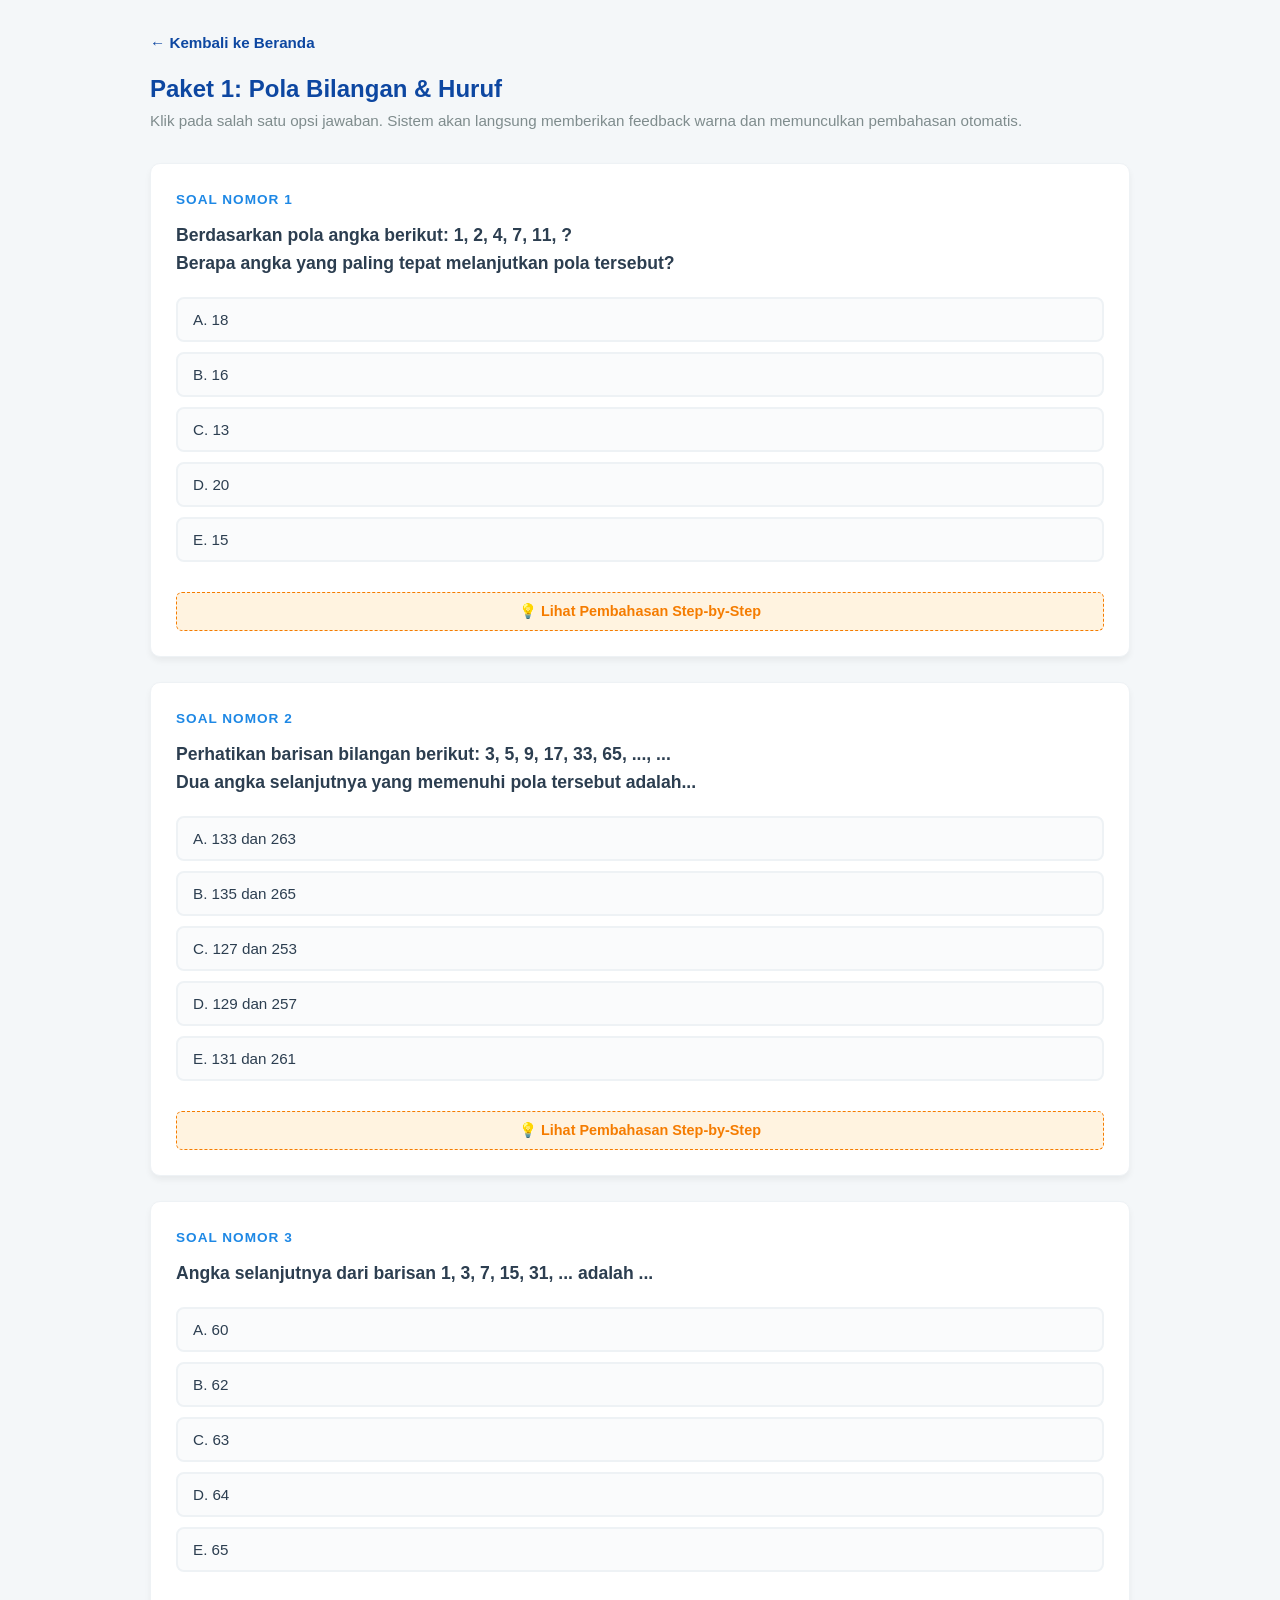
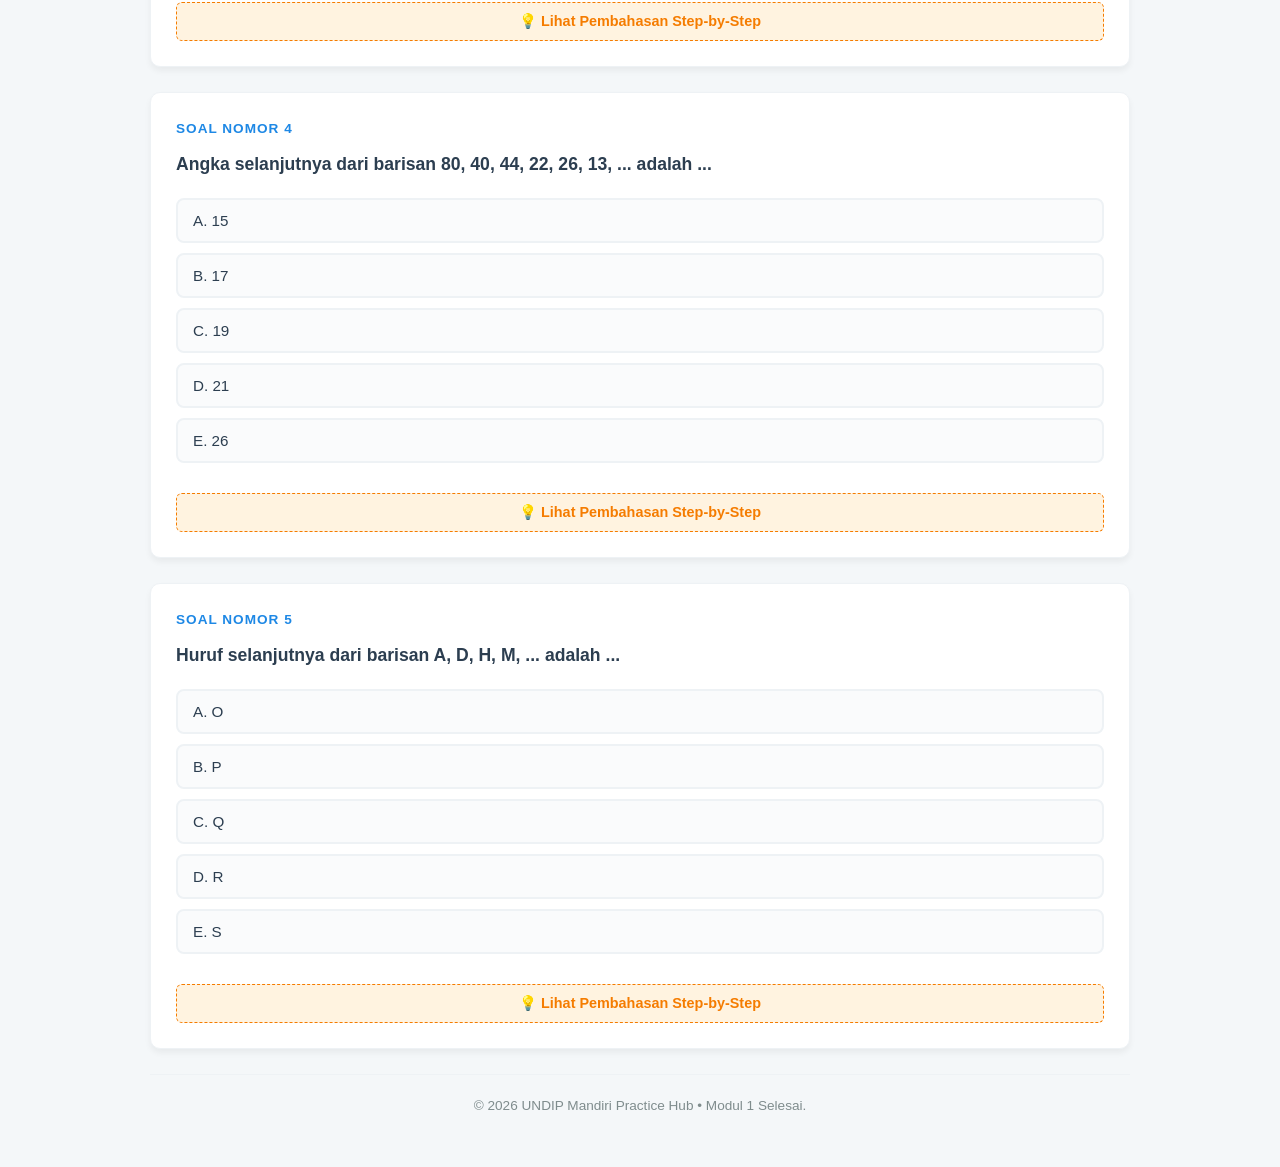
==== paket/paket-1-tpa.html @ e12abd29 "Create paket-1-tpa.html" ====
<!DOCTYPE html>
<html lang="id">
<head>
    <meta charset="UTF-8">
    <meta name="viewport" content="width=device-width, initial-scale=1.0">
    <title>Paket 1: Pola Bilangan & Huruf</title>
    <link rel="stylesheet" href="../css/style.css">
</head>
<body>

    <div class="container-soal">
        <a href="../index.html" class="btn-back">← Kembali ke Beranda</a>
        
        <header style="margin-bottom: 30px;">
            <h2 style="color: var(--primary-color);">Paket 1: Pola Bilangan & Huruf</h2>
            <p style="color: var(--text-muted); font-size: 0.95rem;">Klik pada salah satu opsi jawaban. Sistem akan langsung memberikan feedback warna dan memunculkan pembahasan otomatis.</p>
        </header>

        <div class="soal-box" id="s1">
            <div class="nomer-soal">Soal Nomor 1</div>
            <p class="teks-soal">Berdasarkan pola angka berikut: 1, 2, 4, 7, 11, ? <br>Berapa angka yang paling tepat melanjutkan pola tersebut?</p>
            
            <div class="pilihan-jawaban">
                <button class="opsi" onclick="cekJawaban(this, false, 's1')">A. 18</button>
                <button class="opsi" onclick="cekJawaban(this, true, 's1')">B. 16</button>
                <button class="opsi" onclick="cekJawaban(this, false, 's1')">C. 13</button>
                <button class="opsi" onclick="cekJawaban(this, false, 's1')">D. 20</button>
                <button class="opsi" onclick="cekJawaban(this, false, 's1')">E. 15</button>
            </div>

            <button class="btn-pembahasan" onclick="togglePembahasan('p1')">💡 Lihat Pembahasan Step-by-Step</button>
            
            <div class="pembahasan-panel" id="p1" style="display:none;">
                <h4>🔍 Analisis Langkah Demi Langkah:</h4>
                <div class="step"><span class="step-badge">Step 1</span> Perhatikan selisih antar suku yang berurutan: dari 1 ke 2 (+1), dari 2 ke 4 (+2), dari 4 ke 7 (+3), dan dari 7 ke 11 (+4).</div>
                <div class="step"><span class="step-badge">Step 2</span> Terlihat bahwa pola penambahannya selalu meningkat secara konstan (+1, +2, +3, +4, ...).</div>
                <div class="step"><span class="step-badge">Step 3</span> Dengan demikian, penambahan untuk suku berikutnya adalah +5. Jadi, hitungannya menjadi: 11 + 5 = <strong>16</strong>.</div>
            </div>
        </div>

        <div class="soal-box" id="s2">
            <div class="nomer-soal">Soal Nomor 2</div>
            <p class="teks-soal">Perhatikan barisan bilangan berikut: 3, 5, 9, 17, 33, 65, ..., ... <br>Dua angka selanjutnya yang memenuhi pola tersebut adalah...</p>
            
            <div class="pilihan-jawaban">
                <button class="opsi" onclick="cekJawaban(this, false, 's2')">A. 133 dan 263</button>
                <button class="opsi" onclick="cekJawaban(this, false, 's2')">B. 135 dan 265</button>
                <button class="opsi" onclick="cekJawaban(this, false, 's2')">C. 127 dan 253</button>
                <button class="opsi" onclick="cekJawaban(this, true, 's2')">D. 129 dan 257</button>
                <button class="opsi" onclick="cekJawaban(this, false, 's2')">E. 131 dan 261</button>
            </div>

            <button class="btn-pembahasan" onclick="togglePembahasan('p2')">💡 Lihat Pembahasan Step-by-Step</button>
            
            <div class="pembahasan-panel" id="p2" style="display:none;">
                <h4>🔍 Analisis Langkah Demi Langkah:</h4>
                <div class="step"><span class="step-badge">Step 1</span> Cek selisih antar angka berdekatan: 3 ke 5 (+2), 5 ke 9 (+4), 9 ke 17 (+8), 17 ke 33 (+16), 33 ke 65 (+32).</div>
                <div class="step"><span class="step-badge">Step 2</span> Pola penambahannya membentuk barisan geometri kelipatan 2 (2, 4, 8, 16, 32, ...). Maka dua penambah berikutnya adalah 32 × 2 = +64 dan 64 × 2 = +128.</div>
                <div class="step"><span class="step-badge">Step 3</span> Cari angka pertamanya: 65 + 64 = <strong>129</strong>. Cari angka keduanya: 129 + 128 = <strong>257</strong>.</div>
            </div>
        </div>

        <div class="soal-box" id="s3">
            <div class="nomer-soal">Soal Nomor 3</div>
            <p class="teks-soal">Angka selanjutnya dari barisan 1, 3, 7, 15, 31, ... adalah ...</p>
            
            <div class="pilihan-jawaban">
                <button class="opsi" onclick="cekJawaban(this, false, 's3')">A. 60</button>
                <button class="opsi" onclick="cekJawaban(this, false, 's3')">B. 62</button>
                <button class="opsi" onclick="cekJawaban(this, true, 's3')">C. 63</button>
                <button class="opsi" onclick="cekJawaban(this, false, 's3')">D. 64</button>
                <button class="opsi" onclick="cekJawaban(this, false, 's3')">E. 65</button>
            </div>

            <button class="btn-pembahasan" onclick="togglePembahasan('p3')">💡 Lihat Pembahasan Step-by-Step</button>
            
            <div class="pembahasan-panel" id="p3" style="display:none;">
                <h4>🔍 Analisis Langkah Demi Langkah:</h4>
                <div class="step"><span class="step-badge">Step 1</span> Amati perubahan dari barisan angka: 1 ke 3 (+2), 3 ke 7 (+4), 7 ke 15 (+8), 15 ke 31 (+16).</div>
                <div class="step"><span class="step-badge">Step 2</span> Selisihnya selalu dikali dua dari bilangan sebelumnya. Jadi, pola berikutnya setelah +16 adalah +32.</div>
                <div class="step"><span class="step-badge">Step 3</span> Hitung nilai akhir suku tersebut: 31 + 32 = <strong>63</strong>.</div>
            </div>
        </div>

        <div class="soal-box" id="s4">
            <div class="nomer-soal">Soal Nomor 4</div>
            <p class="teks-soal">Angka selanjutnya dari barisan 80, 40, 44, 22, 26, 13, ... adalah ...</p>
            
            <div class="pilihan-jawaban">
                <button class="opsi" onclick="cekJawaban(this, false, 's4')">A. 15</button>
                <button class="opsi" onclick="cekJawaban(this, true, 's4')">B. 17</button>
                <button class="opsi" onclick="cekJawaban(this, false, 's4')">C. 19</button>
                <button class="opsi" onclick="cekJawaban(this, false, 's4')">D. 21</button>
                <button class="opsi" onclick="cekJawaban(this, false, 's4')">E. 26</button>
            </div>

            <button class="btn-pembahasan" onclick="togglePembahasan('p4')">💡 Lihat Pembahasan Step-by-Step</button>
            
            <div class="pembahasan-panel" id="p4" style="display:none;">
                <h4>🔍 Analisis Langkah Demi Langkah:</h4>
                <div class="step"><span class="step-badge">Step 1</span> Analisis operasi matematika yang berjalan selang-seling: 80 ke 40 (<strong>dibagi 2</strong>), lalu 40 ke 44 (<strong>ditambah 4</strong>).</div>
                <div class="step"><span class="step-badge">Step 2</span> Pola berulang kembali: 44 ke 22 (<strong>:2</strong>), kemudian 22 ke 26 (<strong>+4</strong>), dan 26 ke 13 (<strong>:2</strong>).</div>
                <div class="step"><span class="step-badge">Step 3</span> Karena operasi terakhir adalah pembagian (:2), maka giliran selanjutnya adalah penambahan (+4). Jadi, 13 + 4 = <strong>17</strong>.</div>
            </div>
        </div>

        <div class="soal-box" id="s5">
            <div class="nomer-soal">Soal Nomor 5</div>
            <p class="teks-soal">Huruf selanjutnya dari barisan A, D, H, M, ... adalah ...</p>
            
            <div class="pilihan-jawaban">
                <button class="opsi" onclick="cekJawaban(this, false, 's5')">A. O</button>
                <button class="opsi" onclick="cekJawaban(this, false, 's5')">B. P</button>
                <button class="opsi" onclick="cekJawaban(this, false, 's5')">C. Q</button>
                <button class="opsi" onclick="cekJawaban(this, false, 's5')">D. R</button>
                <button class="opsi" onclick="cekJawaban(this, true, 's5')">E. S</button>
            </div>

            <button class="btn-pembahasan" onclick="togglePembahasan('p5')">💡 Lihat Pembahasan Step-by-Step</button>
            
            <div class="pembahasan-panel" id="p5" style="display:none;">
                <h4>🔍 Analisis Langkah Demi Langkah:</h4>
                <div class="step"><span class="step-badge">Step 1</span> Ubah setiap huruf menjadi urutan angka alfabetnya: A = 1, D = 4, H = 8, M = 13.</div>
                <div class="step"><span class="step-badge">Step 2</span> Cari selisih antar angka posisi tersebut: 1 ke 4 (+3), 4 ke 8 (+4), 8 ke 13 (+5). Polanya naik berurutan (+3, +4, +5).</div>
                <div class="step"><span class="step-badge">Step 3</span> Angka posisi berikutnya mesti ditambah 6: 13 + 6 = 19. Huruf pada urutan ke-19 di urutan alfabet adalah huruf <strong>S</strong>.</div>
            </div>
        </div>

        <footer class="main-footer">
            <p>© 2026 UNDIP Mandiri Practice Hub • Modul 1 Selesai.</p>
        </footer>
    </div>

    <script>
        function cekJawaban(tombolDiklik, statusBenar, idBoxSoal) {
            let parentBox = document.getElementById(idBoxSoal);
            let semuaOpsi = parentBox.getElementsByClassName('opsi');
            
            // Kunci semua tombol opsi agar pengguna tidak bisa klik berkali-kali setelah menjawab
            for (let btn of semuaOpsi) {
                btn.disabled = true;
                // Memberikan style pudar untuk pilihan yang tidak diklik pengguna
                if (btn !== tombolDiklik) {
                    btn.style.opacity = "0.5";
                }
            }
            
            // Memberikan feedback warna pada tombol yang dipilih
            if (statusBenar) {
                tombolDiklik.style.backgroundColor = "var(--success-color)";
                tombolDiklik.style.borderColor = "var(--success-color)";
                tombolDiklik.style.color = "white";
            } else {
                tombolDiklik.style.backgroundColor = "var(--error-color)";
                tombolDiklik.style.borderColor = "var(--error-color)";
                tombolDiklik.style.color = "white";
            }
            
            // Otomatis memunculkan kotak pembahasan panel setelah menjawab
            let panelPembahasan = parentBox.querySelector('.pembahasan-panel');
            panelPembahasan.style.display = "block";
        }

        function togglePembahasan(idPanel) {
            let panel = document.getElementById(idPanel);
            if (panel.style.display === "none") {
                panel.style.display = "block";
            } else {
                panel.style.display = "none";
            }
        }
    </script>
</body>
</html>
---- css/style.css ----
/* ==========================================================================
   1. GLOBAL STYLES & VARIABLES
   ========================================================================== */
:root {
    --primary-color: #0d47a1;
    --primary-light: #1e88e5;
    --background-color: #f4f7f9;
    --card-background: #ffffff;
    --text-main: #2c3e50;
    --text-muted: #7f8c8d;
    --success-color: #2e7d32;
    --error-color: #c62828;
    --warning-color: #f57c00;
    --shadow: 0 4px 6px rgba(0, 0, 0, 0.05);
    --border-radius: 10px;
}

* {
    box-sizing: border-box;
    margin: 0;
    padding: 0;
    font-family: 'Segoe UI', -apple-system, BlinkMacSystemFont, Roboto, sans-serif;
}

body {
    background-color: var(--background-color);
    color: var(--text-main);
    line-height: 1.6;
    padding: 20px;
}

/* Container utama dashboard & halaman soal */
.dashboard, .container-soal {
    max-width: 1000px;
    margin: 0 auto;
    padding: 10px;
}

/* ==========================================================================
   2. DASHBOARD / INDEX HEADER & WELCOME BOX
   ========================================================================== */
.main-header {
    display: flex;
    justify-content: space-between;
    align-items: center;
    background: linear-gradient(135deg, var(--primary-color), var(--primary-light));
    color: white;
    padding: 25px;
    border-radius: var(--border-radius);
    box-shadow: var(--shadow);
    margin-bottom: 25px;
}

.logo-area {
    display: flex;
    align-items: center;
    gap: 15px;
}

.icon-app {
    font-size: 2.5rem;
}

.main-header h1 {
    font-size: 1.8rem;
    font-weight: 700;
}

.main-header p {
    font-size: 0.95rem;
    opacity: 0.9;
}

.status-badge {
    background: rgba(255, 255, 255, 0.2);
    padding: 6px 15px;
    border-radius: 50px;
    font-size: 0.85rem;
    font-weight: 600;
    border: 1px solid rgba(255, 255, 255, 0.4);
}

.welcome-box {
    background-color: var(--card-background);
    padding: 20px;
    border-radius: var(--border-radius);
    box-shadow: var(--shadow);
    border-left: 5px solid var(--primary-light);
    margin-bottom: 25px;
}

.welcome-box h2 {
    margin-bottom: 5px;
    font-size: 1.4rem;
}

/* ==========================================================================
   3. GRID LAYOUT & CARD PAKET (MENU UTAMA)
   ========================================================================== */
.grid-paket {
    display: grid;
    grid-template-columns: repeat(auto-fit, minmax(300px, 1fr));
    gap: 20px;
    margin-bottom: 30px;
}

.card-paket {
    background-color: var(--card-background);
    padding: 25px;
    border-radius: var(--border-radius);
    box-shadow: var(--shadow);
    display: flex;
    flex-direction: column;
    justify-content: space-between;
    transition: transform 0.2s ease, box-shadow 0.2s ease;
    border: 1px solid #eef2f5;
}

.card-paket:hover {
    transform: translateY(-5px);
    box-shadow: 0 8px 15px rgba(0,0,0,0.1);
}

.card-header {
    display: flex;
    gap: 10px;
    margin-bottom: 15px;
}

.badge {
    font-size: 0.75rem;
    padding: 4px 10px;
    border-radius: 4px;
    font-weight: 600;
}

.info-badge {
    background-color: #e3f2fd;
    color: var(--primary-color);
}

.time-badge {
    background-color: #fff3e0;
    color: var(--warning-color);
}

.card-paket h3 {
    font-size: 1.2rem;
    margin-bottom: 10px;
    color: var(--primary-color);
}

.card-paket p {
    font-size: 0.9rem;
    color: var(--text-muted);
    margin-bottom: 20px;
    flex-grow: 1;
}

.btn-mulai {
    display: inline-block;
    text-align: center;
    width: 100%;
    background-color: var(--primary-color);
    color: white;
    padding: 10px 0;
    text-decoration: none;
    border-radius: 6px;
    font-weight: 600;
    font-size: 0.95rem;
    transition: background-color 0.2s;
}

.btn-mulai:hover {
    background-color: var(--primary-light);
}

/* ==========================================================================
   4. HALAMAN HALAMAN SOAL & ELEMEN INTERAKTIF
   ========================================================================== */
.btn-back {
    display: inline-block;
    text-decoration: none;
    color: var(--primary-color);
    font-weight: 600;
    margin-bottom: 15px;
    font-size: 0.95rem;
}

.soal-box {
    background-color: var(--card-background);
    padding: 25px;
    border-radius: var(--border-radius);
    box-shadow: var(--shadow);
    margin-bottom: 25px;
    border: 1px solid #eef2f5;
}

.nomer-soal {
    font-size: 0.85rem;
    font-weight: 700;
    text-transform: uppercase;
    letter-spacing: 1px;
    color: var(--primary-light);
    margin-bottom: 10px;
}

.teks-soal {
    font-size: 1.1rem;
    font-weight: 600;
    margin-bottom: 20px;
    color: var(--text-main);
}

.pilihan-jawaban {
    display: flex;
    flex-direction: column;
    gap: 10px;
    margin-bottom: 20px;
}

.opsi {
    text-align: left;
    padding: 12px 15px;
    border: 2px solid #eef2f5;
    border-radius: 8px;
    background-color: #fafbfc;
    cursor: pointer;
    font-size: 0.95rem;
    font-weight: 500;
    color: var(--text-main);
    transition: all 0.2s ease;
}

.opsi:hover {
    background-color: #f0f4f8;
    border-color: #d0d7de;
}

.opsi:disabled {
    cursor: not-allowed;
}

/* Tombol andalan buka-tutup pembahasan manual */
.btn-pembahasan {
    background-color: #fff3e0;
    color: var(--warning-color);
    border: 1px dashed var(--warning-color);
    padding: 10px;
    border-radius: 6px;
    width: 100%;
    cursor: pointer;
    font-weight: 600;
    font-size: 0.9rem;
    margin-top: 10px;
    transition: background-color 0.2s;
}

.btn-pembahasan:hover {
    background-color: #ffe0b2;
}

/* Kotak pembahasan step-by-step */
.pembahasan-panel {
    background-color: #fffde7;
    border-left: 4px solid #fbc02d;
    padding: 20px;
    margin-top: 20px;
    border-radius: 4px;
    animation: fadeIn 0.3s ease-in-out;
}

.pembahasan-panel h4 {
    margin-bottom: 15px;
    color: #f57f17;
    font-size: 1rem;
}

.step {
    margin-bottom: 12px;
    font-size: 0.95rem;
    border-bottom: 1px dashed rgba(0,0,0,0.05);
    padding-bottom: 10px;
}

.step:last-child {
    border-bottom: none;
    margin-bottom: 0;
    padding-bottom: 0;
}

.step-badge {
    display: inline-block;
    background-color: #e8f5e9;
    color: var(--success-color);
    padding: 2px 8px;
    border-radius: 4px;
    font-weight: 700;
    font-size: 0.8rem;
    margin-right: 8px;
}

/* ==========================================================================
   5. FOOTER & ANIMASI
   ========================================================================== */
.main-footer {
    text-align: center;
    padding: 20px 0;
    color: var(--text-muted);
    font-size: 0.85rem;
    border-top: 1px solid #eef2f5;
    margin-top: 20px;
}

@keyframes fadeIn {
    from { opacity: 0; transform: translateY(5px); }
    to { opacity: 1; transform: translateY(0); }
}
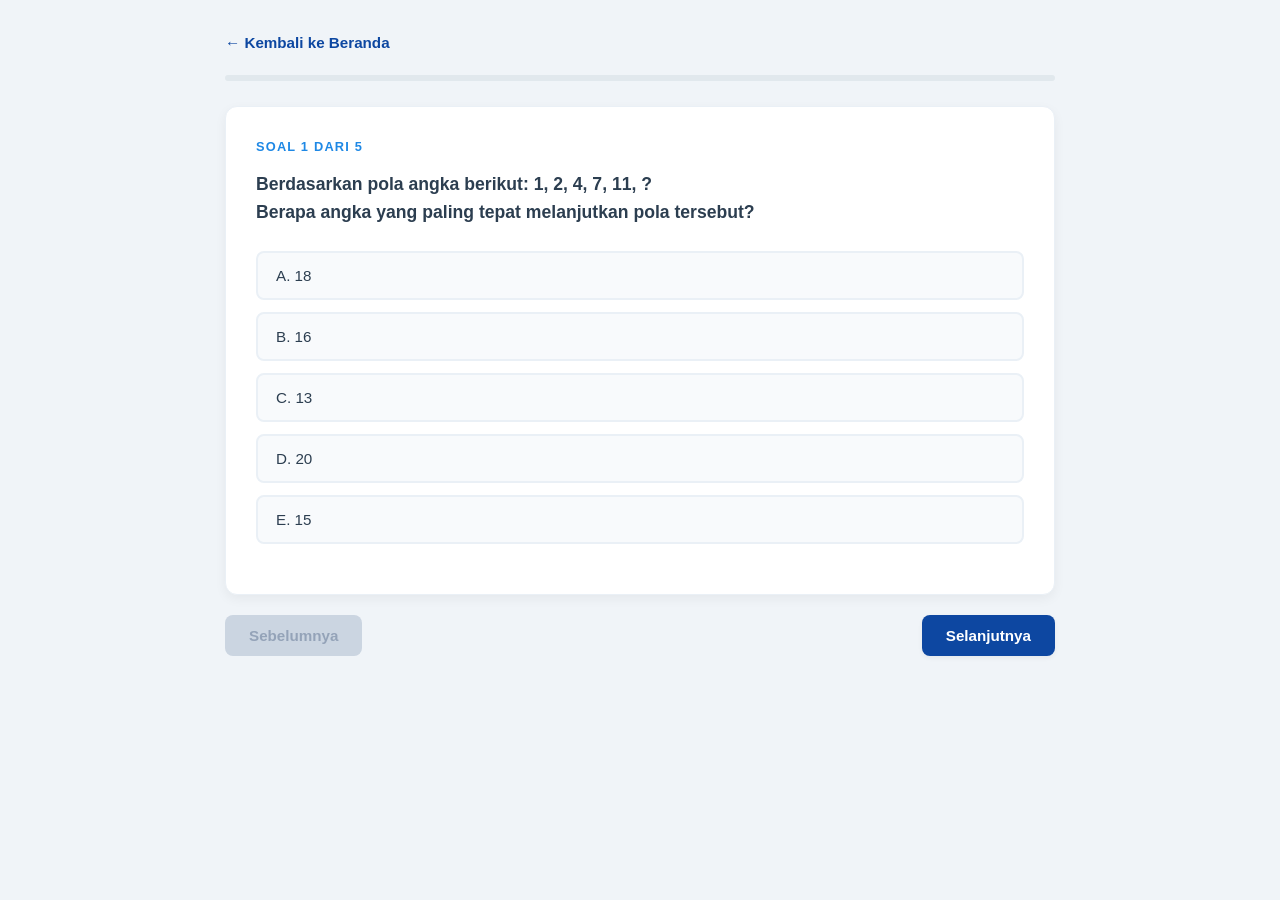
==== commit 9ce11ada: "Update paket-1-tpa.html" ====
--- a/paket/paket-1-tpa.html
+++ b/paket/paket-1-tpa.html
@@ -11,164 +11,217 @@
     <div class="container-soal">
         <a href="../index.html" class="btn-back">← Kembali ke Beranda</a>
         
-        <header style="margin-bottom: 30px;">
-            <h2 style="color: var(--primary-color);">Paket 1: Pola Bilangan & Huruf</h2>
-            <p style="color: var(--text-muted); font-size: 0.95rem;">Klik pada salah satu opsi jawaban. Sistem akan langsung memberikan feedback warna dan memunculkan pembahasan otomatis.</p>
-        </header>
-
-        <div class="soal-box" id="s1">
-            <div class="nomer-soal">Soal Nomor 1</div>
-            <p class="teks-soal">Berdasarkan pola angka berikut: 1, 2, 4, 7, 11, ? <br>Berapa angka yang paling tepat melanjutkan pola tersebut?</p>
-            
-            <div class="pilihan-jawaban">
-                <button class="opsi" onclick="cekJawaban(this, false, 's1')">A. 18</button>
-                <button class="opsi" onclick="cekJawaban(this, true, 's1')">B. 16</button>
-                <button class="opsi" onclick="cekJawaban(this, false, 's1')">C. 13</button>
-                <button class="opsi" onclick="cekJawaban(this, false, 's1')">D. 20</button>
-                <button class="opsi" onclick="cekJawaban(this, false, 's1')">E. 15</button>
-            </div>
-
-            <button class="btn-pembahasan" onclick="togglePembahasan('p1')">💡 Lihat Pembahasan Step-by-Step</button>
-            
-            <div class="pembahasan-panel" id="p1" style="display:none;">
-                <h4>🔍 Analisis Langkah Demi Langkah:</h4>
-                <div class="step"><span class="step-badge">Step 1</span> Perhatikan selisih antar suku yang berurutan: dari 1 ke 2 (+1), dari 2 ke 4 (+2), dari 4 ke 7 (+3), dan dari 7 ke 11 (+4).</div>
-                <div class="step"><span class="step-badge">Step 2</span> Terlihat bahwa pola penambahannya selalu meningkat secara konstan (+1, +2, +3, +4, ...).</div>
-                <div class="step"><span class="step-badge">Step 3</span> Dengan demikian, penambahan untuk suku berikutnya adalah +5. Jadi, hitungannya menjadi: 11 + 5 = <strong>16</strong>.</div>
-            </div>
-        </div>
-
-        <div class="soal-box" id="s2">
-            <div class="nomer-soal">Soal Nomor 2</div>
-            <p class="teks-soal">Perhatikan barisan bilangan berikut: 3, 5, 9, 17, 33, 65, ..., ... <br>Dua angka selanjutnya yang memenuhi pola tersebut adalah...</p>
-            
-            <div class="pilihan-jawaban">
-                <button class="opsi" onclick="cekJawaban(this, false, 's2')">A. 133 dan 263</button>
-                <button class="opsi" onclick="cekJawaban(this, false, 's2')">B. 135 dan 265</button>
-                <button class="opsi" onclick="cekJawaban(this, false, 's2')">C. 127 dan 253</button>
-                <button class="opsi" onclick="cekJawaban(this, true, 's2')">D. 129 dan 257</button>
-                <button class="opsi" onclick="cekJawaban(this, false, 's2')">E. 131 dan 261</button>
-            </div>
-
-            <button class="btn-pembahasan" onclick="togglePembahasan('p2')">💡 Lihat Pembahasan Step-by-Step</button>
-            
-            <div class="pembahasan-panel" id="p2" style="display:none;">
-                <h4>🔍 Analisis Langkah Demi Langkah:</h4>
-                <div class="step"><span class="step-badge">Step 1</span> Cek selisih antar angka berdekatan: 3 ke 5 (+2), 5 ke 9 (+4), 9 ke 17 (+8), 17 ke 33 (+16), 33 ke 65 (+32).</div>
-                <div class="step"><span class="step-badge">Step 2</span> Pola penambahannya membentuk barisan geometri kelipatan 2 (2, 4, 8, 16, 32, ...). Maka dua penambah berikutnya adalah 32 × 2 = +64 dan 64 × 2 = +128.</div>
-                <div class="step"><span class="step-badge">Step 3</span> Cari angka pertamanya: 65 + 64 = <strong>129</strong>. Cari angka keduanya: 129 + 128 = <strong>257</strong>.</div>
-            </div>
-        </div>
-
-        <div class="soal-box" id="s3">
-            <div class="nomer-soal">Soal Nomor 3</div>
-            <p class="teks-soal">Angka selanjutnya dari barisan 1, 3, 7, 15, 31, ... adalah ...</p>
-            
-            <div class="pilihan-jawaban">
-                <button class="opsi" onclick="cekJawaban(this, false, 's3')">A. 60</button>
-                <button class="opsi" onclick="cekJawaban(this, false, 's3')">B. 62</button>
-                <button class="opsi" onclick="cekJawaban(this, true, 's3')">C. 63</button>
-                <button class="opsi" onclick="cekJawaban(this, false, 's3')">D. 64</button>
-                <button class="opsi" onclick="cekJawaban(this, false, 's3')">E. 65</button>
-            </div>
-
-            <button class="btn-pembahasan" onclick="togglePembahasan('p3')">💡 Lihat Pembahasan Step-by-Step</button>
-            
-            <div class="pembahasan-panel" id="p3" style="display:none;">
-                <h4>🔍 Analisis Langkah Demi Langkah:</h4>
-                <div class="step"><span class="step-badge">Step 1</span> Amati perubahan dari barisan angka: 1 ke 3 (+2), 3 ke 7 (+4), 7 ke 15 (+8), 15 ke 31 (+16).</div>
-                <div class="step"><span class="step-badge">Step 2</span> Selisihnya selalu dikali dua dari bilangan sebelumnya. Jadi, pola berikutnya setelah +16 adalah +32.</div>
-                <div class="step"><span class="step-badge">Step 3</span> Hitung nilai akhir suku tersebut: 31 + 32 = <strong>63</strong>.</div>
-            </div>
-        </div>
-
-        <div class="soal-box" id="s4">
-            <div class="nomer-soal">Soal Nomor 4</div>
-            <p class="teks-soal">Angka selanjutnya dari barisan 80, 40, 44, 22, 26, 13, ... adalah ...</p>
-            
-            <div class="pilihan-jawaban">
-                <button class="opsi" onclick="cekJawaban(this, false, 's4')">A. 15</button>
-                <button class="opsi" onclick="cekJawaban(this, true, 's4')">B. 17</button>
-                <button class="opsi" onclick="cekJawaban(this, false, 's4')">C. 19</button>
-                <button class="opsi" onclick="cekJawaban(this, false, 's4')">D. 21</button>
-                <button class="opsi" onclick="cekJawaban(this, false, 's4')">E. 26</button>
-            </div>
-
-            <button class="btn-pembahasan" onclick="togglePembahasan('p4')">💡 Lihat Pembahasan Step-by-Step</button>
-            
-            <div class="pembahasan-panel" id="p4" style="display:none;">
-                <h4>🔍 Analisis Langkah Demi Langkah:</h4>
-                <div class="step"><span class="step-badge">Step 1</span> Analisis operasi matematika yang berjalan selang-seling: 80 ke 40 (<strong>dibagi 2</strong>), lalu 40 ke 44 (<strong>ditambah 4</strong>).</div>
-                <div class="step"><span class="step-badge">Step 2</span> Pola berulang kembali: 44 ke 22 (<strong>:2</strong>), kemudian 22 ke 26 (<strong>+4</strong>), dan 26 ke 13 (<strong>:2</strong>).</div>
-                <div class="step"><span class="step-badge">Step 3</span> Karena operasi terakhir adalah pembagian (:2), maka giliran selanjutnya adalah penambahan (+4). Jadi, 13 + 4 = <strong>17</strong>.</div>
-            </div>
-        </div>
-
-        <div class="soal-box" id="s5">
-            <div class="nomer-soal">Soal Nomor 5</div>
-            <p class="teks-soal">Huruf selanjutnya dari barisan A, D, H, M, ... adalah ...</p>
-            
-            <div class="pilihan-jawaban">
-                <button class="opsi" onclick="cekJawaban(this, false, 's5')">A. O</button>
-                <button class="opsi" onclick="cekJawaban(this, false, 's5')">B. P</button>
-                <button class="opsi" onclick="cekJawaban(this, false, 's5')">C. Q</button>
-                <button class="opsi" onclick="cekJawaban(this, false, 's5')">D. R</button>
-                <button class="opsi" onclick="cekJawaban(this, true, 's5')">E. S</button>
-            </div>
-
-            <button class="btn-pembahasan" onclick="togglePembahasan('p5')">💡 Lihat Pembahasan Step-by-Step</button>
-            
-            <div class="pembahasan-panel" id="p5" style="display:none;">
-                <h4>🔍 Analisis Langkah Demi Langkah:</h4>
-                <div class="step"><span class="step-badge">Step 1</span> Ubah setiap huruf menjadi urutan angka alfabetnya: A = 1, D = 4, H = 8, M = 13.</div>
-                <div class="step"><span class="step-badge">Step 2</span> Cari selisih antar angka posisi tersebut: 1 ke 4 (+3), 4 ke 8 (+4), 8 ke 13 (+5). Polanya naik berurutan (+3, +4, +5).</div>
-                <div class="step"><span class="step-badge">Step 3</span> Angka posisi berikutnya mesti ditambah 6: 13 + 6 = 19. Huruf pada urutan ke-19 di urutan alfabet adalah huruf <strong>S</strong>.</div>
-            </div>
-        </div>
-
-        <footer class="main-footer">
-            <p>© 2026 UNDIP Mandiri Practice Hub • Modul 1 Selesai.</p>
-        </footer>
+        <div class="progress-container">
+            <div class="progress-bar" id="progressBar"></div>
+        </div>
+
+        <div id="quiz-wrapper">
+            
+            <div class="soal-box active-quiz" data-index="0">
+                <div class="nomer-soal">Soal 1 dari 5</div>
+                <p class="teks-soal">Berdasarkan pola angka berikut: 1, 2, 4, 7, 11, ? <br>Berapa angka yang paling tepat melanjutkan pola tersebut?</p>
+                <div class="pilihan-jawaban">
+                    <button class="opsi" onclick="jawabSoal(this, false, 0)">A. 18</button>
+                    <button class="opsi" onclick="jawabSoal(this, true, 0)">B. 16</button>
+                    <button class="opsi" onclick="jawabSoal(this, false, 0)">C. 13</button>
+                    <button class="opsi" onclick="jawabSoal(this, false, 0)">D. 20</button>
+                    <button class="opsi" onclick="jawabSoal(this, false, 0)">E. 15</button>
+                </div>
+                <div class="pembahasan-panel" style="display:none;">
+                    <h4>🔍 Analisis Langkah Demi Langkah:</h4>
+                    <div class="step"><span class="step-badge">Step 1</span> Perhatikan selisih antar suku: 1→2 (+1), 2→4 (+2), 4→7 (+3), 7→11 (+4).</div>
+                    <div class="step"><span class="step-badge">Step 2</span> Pola penambahannya selalu naik konstan +1 (+1, +2, +3, +4, ...).</div>
+                    <div class="step"><span class="step-badge">Step 3</span> Penambah berikutnya adalah +5. Maka suku selanjutnya: 11 + 5 = <strong>16</strong>.</div>
+                </div>
+            </div>
+
+            <div class="soal-box" style="display:none;" data-index="1">
+                <div class="nomer-soal">Soal 2 dari 5</div>
+                <p class="teks-soal">Perhatikan barisan bilangan berikut: 3, 5, 9, 17, 33, 65, ..., ... <br>Dua angka selanjutnya yang memenuhi pola tersebut adalah...</p>
+                <div class="pilihan-jawaban">
+                    <button class="opsi" onclick="jawabSoal(this, false, 1)">A. 133 dan 263</button>
+                    <button class="opsi" onclick="jawabSoal(this, false, 1)">B. 135 dan 265</button>
+                    <button class="opsi" onclick="jawabSoal(this, false, 1)">C. 127 dan 253</button>
+                    <button class="opsi" onclick="jawabSoal(this, true, 1)">D. 129 dan 257</button>
+                    <button class="opsi" onclick="jawabSoal(this, false, 1)">E. 131 dan 261</button>
+                </div>
+                <div class="pembahasan-panel" style="display:none;">
+                    <h4>🔍 Analisis Langkah Demi Langkah:</h4>
+                    <div class="step"><span class="step-badge">Step 1</span> Cari selisih antar angka berdekatan: 3→5 (+2), 5→9 (+4), 9→17 (+8), 17→33 (+16), 33→65 (+32).</div>
+                    <div class="step"><span class="step-badge">Step 2</span> Pola penambahan berbentuk barisan geometri dikali 2. Dua penambah berikutnya adalah 32 × 2 = +64 dan 64 × 2 = +128.</div>
+                    <div class="step"><span class="step-badge">Step 3</span> Angka pertama: 65 + 64 = <strong>129</strong>. Angka kedua: 129 + 128 = <strong>257</strong>.</div>
+                </div>
+            </div>
+
+            <div class="soal-box" style="display:none;" data-index="2">
+                <div class="nomer-soal">Soal 3 dari 5</div>
+                <p class="teks-soal">Angka selanjutnya dari barisan 1, 3, 7, 15, 31, ... adalah ...</p>
+                <div class="pilihan-jawaban">
+                    <button class="opsi" onclick="jawabSoal(this, false, 2)">A. 60</button>
+                    <button class="opsi" onclick="jawabSoal(this, false, 2)">B. 62</button>
+                    <button class="opsi" onclick="jawabSoal(this, true, 2)">C. 63</button>
+                    <button class="opsi" onclick="jawabSoal(this, false, 2)">D. 64</button>
+                    <button class="opsi" onclick="jawabSoal(this, false, 2)">E. 65</button>
+                </div>
+                <div class="pembahasan-panel" style="display:none;">
+                    <h4>🔍 Analisis Langkah Demi Langkah:</h4>
+                    <div class="step"><span class="step-badge">Step 1</span> Analisis selisih suku: 1→3 (+2), 3→7 (+4), 7→15 (+8), 15→31 (+16).</div>
+                    <div class="step"><span class="step-badge">Step 2</span> Selisih penambahan selalu berlipat ganda (×2). Langkah berikutnya adalah +32.</div>
+                    <div class="step"><span class="step-badge">Step 3</span> Suku berikutnya: 31 + 32 = <strong>63</strong>.</div>
+                </div>
+            </div>
+
+            <div class="soal-box" style="display:none;" data-index="3">
+                <div class="nomer-soal">Soal 4 dari 5</div>
+                <p class="teks-soal">Angka selanjutnya dari barisan 80, 40, 44, 22, 26, 13, ... adalah ...</p>
+                <div class="pilihan-jawaban">
+                    <button class="opsi" onclick="jawabSoal(this, false, 3)">A. 15</button>
+                    <button class="opsi" onclick="jawabSoal(this, true, 3)">B. 17</button>
+                    <button class="opsi" onclick="jawabSoal(this, false, 3)">C. 19</button>
+                    <button class="opsi" onclick="jawabSoal(this, false, 3)">D. 21</button>
+                    <button class="opsi" onclick="shadowjawabSoal(this, false, 3)">E. 26</button>
+                </div>
+                <div class="pembahasan-panel" style="display:none;">
+                    <h4>🔍 Analisis Langkah Demi Langkah:</h4>
+                    <div class="step"><span class="step-badge">Step 1</span> Amati operasi matematika yang melompat bergantian: 80→40 (<strong>:2</strong>), kemudian 40→44 (<strong>+4</strong>).</div>
+                    <div class="step"><span class="step-badge">Step 2</span> Pola berulang secara konsisten: 44→22 (<strong>:2</strong>), 22→26 (<strong>+4</strong>), dan 26→13 (<strong>:2</strong>).</div>
+                    <div class="step"><span class="step-badge">Step 3</span> Operasi berikutnya kembali ke pola penambahan (+4). Hitungannya: 13 + 4 = <strong>17</strong>.</div>
+                </div>
+            </div>
+
+            <div class="soal-box" style="display:none;" data-index="4">
+                <div class="nomer-soal">Soal 5 dari 5</div>
+                <p class="teks-soal">Huruf selanjutnya dari barisan A, D, H, M, ... adalah ...</p>
+                <div class="pilihan-jawaban">
+                    <button class="opsi" onclick="jawabSoal(this, false, 4)">A. O</button>
+                    <button class="opsi" onclick="jawabSoal(this, false, 4)">B. P</button>
+                    <button class="opsi" onclick="jawabSoal(this, false, 4)">C. Q</button>
+                    <button class="opsi" onclick="jawabSoal(this, false, 4)">D. R</button>
+                    <button class="opsi" onclick="jawabSoal(this, true, 4)">E. S</button>
+                </div>
+                <div class="pembahasan-panel" style="display:none;">
+                    <h4>🔍 Analisis Langkah Demi Langkah:</h4>
+                    <div class="step"><span class="step-badge">Step 1</span> Ubah huruf menjadi indeks posisi angka alfabet: A=1, D=4, H=8, M=13.</div>
+                    <div class="step"><span class="step-badge">Step 2</span> Hitung selisih antar angka tersebut: 1→4 (+3), 4→8 (+4), 8→13 (+5). Polanya berurutan (+3, +4, +5).</div>
+                    <div class="step"><span class="step-badge">Step 3</span> Suku selanjutnya harus berjarak +6 dari M (13). Angka urutan 13 + 6 = 19 adalah huruf <strong>S</strong>.</div>
+                </div>
+            </div>
+        </div>
+
+        <div id="result-area" class="soal-box result-screen" style="display:none;">
+            <h2>🎉 Latihan Selesai!</h2>
+            <div class="score-circle" id="scoreDisplay">0</div>
+            <div class="summary-box">
+                <div class="summary-item">Benar: <strong id="correctCount" style="color:var(--success-color);">0</strong></div>
+                <div class="summary-item">Salah: <strong id="wrongCount" style="color:var(--error-color);">0</strong></div>
+            </div>
+            <button class="btn-nav btn-restart" onclick="ulangiQuiz()">🔄 Kerjakan Ulang Paket</button>
+        </div>
+
+        <div class="quiz-navigation" id="nav-block">
+            <button class="btn-nav" id="btnPrev" onclick="pindahSoal(-1)" disabled>Sebelumnya</button>
+            <button class="btn-nav" id="btnNext" onclick="pindahSoal(1)">Selanjutnya</button>
+        </div>
     </div>
 
     <script>
-        function cekJawaban(tombolDiklik, statusBenar, idBoxSoal) {
-            let parentBox = document.getElementById(idBoxSoal);
-            let semuaOpsi = parentBox.getElementsByClassName('opsi');
-            
-            // Kunci semua tombol opsi agar pengguna tidak bisa klik berkali-kali setelah menjawab
+        const ID_PAKET = "paket_1";
+        let currentIdx = 0;
+        let totalSoal = 5;
+        
+        // Array untuk menyimpan status jawaban user pada tiap soal: null (belum diisi), true (benar), atau false (salah)
+        let userAnswers = new Array(totalSoal).fill(null);
+
+        function updateUI() {
+            let soalBoxes = document.querySelectorAll('#quiz-wrapper .soal-box');
+            soalBoxes.forEach((box, index) => {
+                box.style.display = (index === currentIdx) ? 'block' : 'none';
+            });
+
+            // Sinkronisasi status tombol navigasi bawah
+            document.getElementById('btnPrev').disabled = (currentIdx === 0);
+            
+            if (currentIdx === totalSoal - 1) {
+                document.getElementById('btnNext').innerText = "Selesai & Lihat Hasil";
+            } else {
+                document.getElementById('btnNext').innerText = "Selanjutnya";
+            }
+
+            // Update Progress Tracker atas
+            let progressPercent = (currentIdx / totalSoal) * 100;
+            document.getElementById('progressBar').style.width = progressPercent + "%";
+        }
+
+        function jawabSoal(tombol, isCorrect, idx) {
+            // Jika soal ini sudah pernah diklik sebelumnya, abaikan (kunci jawaban)
+            if (userAnswers[idx] !== null) return; 
+            
+            userAnswers[idx] = isCorrect;
+
+            let parent = tombol.parentElement;
+            let semuaOpsi = parent.getElementsByClassName('opsi');
+            
+            // Nonaktifkan semua pilihan jawaban di boks soal ini
             for (let btn of semuaOpsi) {
                 btn.disabled = true;
-                // Memberikan style pudar untuk pilihan yang tidak diklik pengguna
-                if (btn !== tombolDiklik) {
-                    btn.style.opacity = "0.5";
+                if (btn !== tombol) {
+                    btn.style.opacity = "0.4";
                 }
             }
-            
-            // Memberikan feedback warna pada tombol yang dipilih
-            if (statusBenar) {
-                tombolDiklik.style.backgroundColor = "var(--success-color)";
-                tombolDiklik.style.borderColor = "var(--success-color)";
-                tombolDiklik.style.color = "white";
+
+            // Beri warna pembeda langsung pada opsi yang dipilih
+            if (isCorrect) {
+                tombol.style.backgroundColor = "var(--success-color)";
+                tombol.style.borderColor = "var(--success-color)";
+                tombol.style.color = "white";
             } else {
-                tombolDiklik.style.backgroundColor = "var(--error-color)";
-                tombolDiklik.style.borderColor = "var(--error-color)";
-                tombolDiklik.style.color = "white";
-            }
-            
-            // Otomatis memunculkan kotak pembahasan panel setelah menjawab
-            let panelPembahasan = parentBox.querySelector('.pembahasan-panel');
-            panelPembahasan.style.display = "block";
-        }
-
-        function togglePembahasan(idPanel) {
-            let panel = document.getElementById(idPanel);
-            if (panel.style.display === "none") {
-                panel.style.display = "block";
-            } else {
-                panel.style.display = "none";
-            }
-        }
+                tombol.style.backgroundColor = "var(--error-color)";
+                tombol.style.borderColor = "var(--error-color)";
+                tombol.style.color = "white";
+            }
+
+            // Otomatis buka panel pembahasan step-by-step
+            parent.parentElement.querySelector('.pembahasan-panel').style.display = "block";
+        }
+
+        function pindahSoal(arah) {
+            // Cek jika menekan tombol selanjutnya di nomor terakhir, arahkan ke rekap skor
+            if (arah === 1 && currentIdx === totalSoal - 1) {
+                tampilkanHasilAkhir();
+                return;
+            }
+            currentIdx += arah;
+            updateUI();
+        }
+
+        function tampilkanHasilAkhir() {
+            document.getElementById('progressBar').style.width = "100%";
+            document.getElementById('quiz-wrapper').style.display = "none";
+            document.getElementById('nav-block').style.display = "none";
+            
+            // Hitung total jawaban benar dari array records
+            let totalBenar = userAnswers.filter(ans => ans === true).length;
+            let finalScore = Math.round((totalBenar / totalSoal) * 100);
+            
+            // Render ke layar hasil akhir
+            document.getElementById('scoreDisplay').innerText = finalScore;
+            document.getElementById('correctCount').innerText = totalBenar;
+            document.getElementById('wrongCount').innerText = totalSoal - totalBenar;
+            
+            // PERSISTENCE STATE: Simpan nilai final ke dalam memori LocalStorage
+            localStorage.setItem(ID_PAKET, finalScore);
+            
+            document.getElementById('result-area').style.display = "block";
+        }
+
+        function ulangiQuiz() {
+            // Bersihkan memori skor paket ini lalu refresh halaman dari nol
+            localStorage.removeItem(ID_PAKET);
+            window.location.reload();
+        }
+
+        // Jalankan UI pertama kali saat halaman berhasil dimuat
+        updateUI();
     </script>
 </body>
 </html>
--- a/css/style.css
+++ b/css/style.css
@@ -1,21 +1,24 @@
 /* ==========================================================================
-   1. GLOBAL STYLES & VARIABLES
+   1. GLOBAL STYLES & INITIAL VARIABLES
    ========================================================================== */
 :root {
     --primary-color: #0d47a1;
     --primary-light: #1e88e5;
-    --background-color: #f4f7f9;
+    --background-color: #f0f4f8;
     --card-background: #ffffff;
     --text-main: #2c3e50;
     --text-muted: #7f8c8d;
     --success-color: #2e7d32;
     --error-color: #c62828;
     --warning-color: #f57c00;
-    --shadow: 0 4px 6px rgba(0, 0, 0, 0.05);
-    --border-radius: 10px;
+    --panel-bg: #fffde7;
+    --panel-border: #fbc02d;
+    --shadow: 0 4px 12px rgba(0, 0, 0, 0.05);
+    --border-radius: 12px;
 }
 
 * {
+    box-shadow: none;
     box-sizing: border-box;
     margin: 0;
     padding: 0;
@@ -29,9 +32,9 @@
     padding: 20px;
 }
 
-/* Container utama dashboard & halaman soal */
+/* Container Pembungkus */
 .dashboard, .container-soal {
-    max-width: 1000px;
+    max-width: 850px;
     margin: 0 auto;
     padding: 10px;
 }
@@ -45,9 +48,9 @@
     align-items: center;
     background: linear-gradient(135deg, var(--primary-color), var(--primary-light));
     color: white;
-    padding: 25px;
+    padding: 25px 30px;
     border-radius: var(--border-radius);
-    box-shadow: var(--shadow);
+    box-shadow: 0 4px 15px rgba(13, 71, 161, 0.15);
     margin-bottom: 25px;
 }
 
@@ -58,31 +61,35 @@
 }
 
 .icon-app {
-    font-size: 2.5rem;
+    font-size: 2.3rem;
 }
 
 .main-header h1 {
-    font-size: 1.8rem;
-    font-weight: 700;
+    font-size: 1.6rem;
+    font-weight: 700;
+    letter-spacing: -0.5px;
 }
 
 .main-header p {
-    font-size: 0.95rem;
+    font-size: 0.9rem;
     opacity: 0.9;
+    margin-top: 2px;
 }
 
 .status-badge {
     background: rgba(255, 255, 255, 0.2);
-    padding: 6px 15px;
+    padding: 6px 16px;
     border-radius: 50px;
     font-size: 0.85rem;
     font-weight: 600;
-    border: 1px solid rgba(255, 255, 255, 0.4);
+    border: 1px solid rgba(255, 255, 255, 0.3);
+    white-space: nowrap;
+    transition: background-color 0.3s ease;
 }
 
 .welcome-box {
     background-color: var(--card-background);
-    padding: 20px;
+    padding: 22px;
     border-radius: var(--border-radius);
     box-shadow: var(--shadow);
     border-left: 5px solid var(--primary-light);
@@ -90,8 +97,14 @@
 }
 
 .welcome-box h2 {
-    margin-bottom: 5px;
-    font-size: 1.4rem;
+    margin-bottom: 6px;
+    font-size: 1.3rem;
+    color: var(--primary-color);
+}
+
+.welcome-box p {
+    font-size: 0.95rem;
+    color: var(--text-main);
 }
 
 /* ==========================================================================
@@ -99,7 +112,7 @@
    ========================================================================== */
 .grid-paket {
     display: grid;
-    grid-template-columns: repeat(auto-fit, minmax(300px, 1fr));
+    grid-template-columns: repeat(auto-fit, minmax(280px, 1fr));
     gap: 20px;
     margin-bottom: 30px;
 }
@@ -112,25 +125,26 @@
     display: flex;
     flex-direction: column;
     justify-content: space-between;
-    transition: transform 0.2s ease, box-shadow 0.2s ease;
-    border: 1px solid #eef2f5;
+    transition: transform 0.2s cubic-bezier(0.25, 1, 0.5, 1), box-shadow 0.2s ease;
+    border: 1px solid #eaf0f6;
+    position: relative;
 }
 
 .card-paket:hover {
-    transform: translateY(-5px);
-    box-shadow: 0 8px 15px rgba(0,0,0,0.1);
+    transform: translateY(-4px);
+    box-shadow: 0 8px 20px rgba(0, 0, 0, 0.08);
 }
 
 .card-header {
     display: flex;
-    gap: 10px;
+    gap: 8px;
     margin-bottom: 15px;
 }
 
 .badge {
     font-size: 0.75rem;
     padding: 4px 10px;
-    border-radius: 4px;
+    border-radius: 6px;
     font-weight: 600;
 }
 
@@ -145,16 +159,35 @@
 }
 
 .card-paket h3 {
-    font-size: 1.2rem;
-    margin-bottom: 10px;
+    font-size: 1.15rem;
+    margin-bottom: 8px;
     color: var(--primary-color);
+    font-weight: 700;
 }
 
 .card-paket p {
     font-size: 0.9rem;
     color: var(--text-muted);
-    margin-bottom: 20px;
+    margin-bottom: 15px;
     flex-grow: 1;
+    line-height: 1.5;
+}
+
+.tracker-wrapper {
+    margin-top: 5px;
+    min-height: 28px;
+}
+
+.score-tag {
+    display: inline-block;
+    background-color: #e8f5e9;
+    color: var(--success-color);
+    padding: 4px 12px;
+    border-radius: 6px;
+    font-size: 0.8rem;
+    font-weight: 700;
+    border: 1px solid #c8e6c9;
+    animation: fadeIn 0.4s ease;
 }
 
 .btn-mulai {
@@ -163,9 +196,9 @@
     width: 100%;
     background-color: var(--primary-color);
     color: white;
-    padding: 10px 0;
+    padding: 11px 0;
     text-decoration: none;
-    border-radius: 6px;
+    border-radius: 8px;
     font-weight: 600;
     font-size: 0.95rem;
     transition: background-color 0.2s;
@@ -176,55 +209,80 @@
 }
 
 /* ==========================================================================
-   4. HALAMAN HALAMAN SOAL & ELEMEN INTERAKTIF
+   4. LAYOUT LATIHAN SOAL (SINGLE-QUESTION VIEW) & NAVIGASI
    ========================================================================== */
 .btn-back {
     display: inline-block;
     text-decoration: none;
     color: var(--primary-color);
     font-weight: 600;
-    margin-bottom: 15px;
-    font-size: 0.95rem;
-}
-
+    margin-bottom: 20px;
+    font-size: 0.95rem;
+    transition: color 0.2s;
+}
+
+.btn-back:hover {
+    color: var(--primary-light);
+}
+
+/* Progress Tracker Bar */
+.progress-container {
+    background-color: #e1e8ed;
+    border-radius: 50px;
+    height: 6px;
+    width: 100%;
+    margin-bottom: 25px;
+    overflow: hidden;
+}
+
+.progress-bar {
+    background: linear-gradient(90deg, var(--primary-light), #00e5ff);
+    height: 100%;
+    width: 0%;
+    transition: width 0.4s cubic-bezier(0.4, 0, 0.2, 1);
+}
+
+/* Box Wadah Soal tunggal */
 .soal-box {
     background-color: var(--card-background);
-    padding: 25px;
+    padding: 30px;
     border-radius: var(--border-radius);
     box-shadow: var(--shadow);
-    margin-bottom: 25px;
-    border: 1px solid #eef2f5;
+    margin-bottom: 20px;
+    border: 1px solid #eaf0f6;
+    animation: fadeIn 0.3s ease-in-out;
 }
 
 .nomer-soal {
-    font-size: 0.85rem;
+    font-size: 0.8rem;
     font-weight: 700;
     text-transform: uppercase;
-    letter-spacing: 1px;
+    letter-spacing: 1.2px;
     color: var(--primary-light);
-    margin-bottom: 10px;
+    margin-bottom: 12px;
 }
 
 .teks-soal {
     font-size: 1.1rem;
     font-weight: 600;
-    margin-bottom: 20px;
+    margin-bottom: 25px;
     color: var(--text-main);
+    line-height: 1.6;
 }
 
 .pilihan-jawaban {
     display: flex;
     flex-direction: column;
-    gap: 10px;
+    gap: 12px;
     margin-bottom: 20px;
 }
 
 .opsi {
     text-align: left;
-    padding: 12px 15px;
-    border: 2px solid #eef2f5;
+    padding: 14px 18px;
+    border: 2px solid #eaf0f6;
     border-radius: 8px;
-    background-color: #fafbfc;
+    background-color: #f8fafc;
     cursor: pointer;
     font-size: 0.95rem;
     font-weight: 500;
@@ -232,55 +290,77 @@
     transition: all 0.2s ease;
 }
 
-.opsi:hover {
-    background-color: #f0f4f8;
-    border-color: #d0d7de;
+.opsi:hover:not(:disabled) {
+    background-color: #edf2f7;
+    border-color: #cbd5e1;
+    transform: translateX(2px);
 }
 
 .opsi:disabled {
     cursor: not-allowed;
 }
 
-/* Tombol andalan buka-tutup pembahasan manual */
-.btn-pembahasan {
-    background-color: #fff3e0;
-    color: var(--warning-color);
-    border: 1px dashed var(--warning-color);
-    padding: 10px;
+/* Navigasi Control Bawah */
+.quiz-navigation {
+    display: flex;
+    justify-content: space-between;
+    margin-top: 20px;
+    gap: 15px;
+}
+
+.btn-nav {
+    background-color: var(--primary-color);
+    color: white;
+    border: none;
+    padding: 12px 24px;
+    border-radius: 8px;
+    cursor: pointer;
+    font-weight: 600;
+    font-size: 0.95rem;
+    transition: all 0.2s ease;
+    min-width: 130px;
+    box-shadow: 0 2px 5px rgba(0,0,0,0.05);
+}
+
+.btn-nav:hover:not(:disabled) {
+    background-color: var(--primary-light);
+}
+
+.btn-nav:disabled {
+    background-color: #cbd5e1;
+    color: #94a3b8;
+    cursor: not-allowed;
+    box-shadow: none;
+}
+
+/* ==========================================================================
+   5. REVISI ELEMEN PANEL PEMBAHASAN PREMIUM
+   ========================================================================== */
+.pembahasan-panel {
+    background-color: var(--panel-bg);
+    border-left: 5px solid var(--panel-border);
+    padding: 22px;
+    margin-top: 25px;
     border-radius: 6px;
-    width: 100%;
-    cursor: pointer;
-    font-weight: 600;
-    font-size: 0.9rem;
-    margin-top: 10px;
-    transition: background-color 0.2s;
-}
-
-.btn-pembahasan:hover {
-    background-color: #ffe0b2;
-}
-
-/* Kotak pembahasan step-by-step */
-.pembahasan-panel {
-    background-color: #fffde7;
-    border-left: 4px solid #fbc02d;
-    padding: 20px;
-    margin-top: 20px;
-    border-radius: 4px;
-    animation: fadeIn 0.3s ease-in-out;
+    box-shadow: inset 0 1px 3px rgba(0,0,0,0.02);
+    border-top-right-radius: var(--border-radius);
+    border-bottom-right-radius: var(--border-radius);
+    animation: slideDown 0.35s ease-out;
 }
 
 .pembahasan-panel h4 {
     margin-bottom: 15px;
-    color: #f57f17;
-    font-size: 1rem;
+    color: #e65100;
+    font-size: 1.05rem;
+    font-weight: 700;
 }
 
 .step {
     margin-bottom: 12px;
     font-size: 0.95rem;
-    border-bottom: 1px dashed rgba(0,0,0,0.05);
-    padding-bottom: 10px;
+    border-bottom: 1px dashed rgba(0, 0, 0, 0.06);
+    padding-bottom: 12px;
+    color: #3e2723;
 }
 
 .step:last-child {
@@ -293,26 +373,92 @@
     display: inline-block;
     background-color: #e8f5e9;
     color: var(--success-color);
-    padding: 2px 8px;
-    border-radius: 4px;
-    font-weight: 700;
-    font-size: 0.8rem;
-    margin-right: 8px;
-}
-
-/* ==========================================================================
-   5. FOOTER & ANIMASI
-   ========================================================================== */
-.main-footer {
+    padding: 3px 10px;
+    border-radius: 5px;
+    font-weight: 700;
+    font-size: 0.75rem;
+    margin-right: 10px;
+    border: 1px solid #c8e6c9;
+}
+
+/* ==========================================================================
+   6. LAYAR HASIL AKHIR (RESULT SCREEN)
+   ========================================================================== */
+.result-screen {
     text-align: center;
-    padding: 20px 0;
-    color: var(--text-muted);
-    font-size: 0.85rem;
-    border-top: 1px solid #eef2f5;
-    margin-top: 20px;
-}
-
+    padding: 45px 20px;
+}
+
+.result-screen h2 {
+    font-size: 1.8rem;
+    color: var(--primary-color);
+    margin-bottom: 10px;
+}
+
+.score-circle {
+    width: 130px;
+    height: 130px;
+    border-radius: 50%;
+    background: linear-gradient(135deg, var(--primary-color), var(--primary-light));
+    color: white;
+    font-size: 2.2rem;
+    font-weight: 800;
+    display: flex;
+    align-items: center;
+    justify-content: center;
+    margin: 25px auto;
+    box-shadow: 0 6px 20px rgba(13, 71, 161, 0.25);
+    animation: scaleUp 0.4s cubic-bezier(0.34, 1.56, 0.64, 1);
+}
+
+.summary-box {
+    display: flex;
+    justify-content: center;
+    gap: 20px;
+    margin: 25px 0;
+}
+
+.summary-item {
+    background: #f8fafc;
+    padding: 12px 25px;
+    border-radius: 10px;
+    border: 1px solid #eaf0f6;
+    font-size: 0.95rem;
+    min-width: 120px;
+}
+
+.btn-restart {
+    background-color: var(--warning-color);
+    box-shadow: 0 3px 8px rgba(245, 124, 0, 0.2);
+}
+
+.btn-restart:hover {
+    background-color: #f57c00 !important;
+}
+
+/* ==========================================================================
+   7. RUNTIME ANIMATIONS
+   ========================================================================== */
 @keyframes fadeIn {
-    from { opacity: 0; transform: translateY(5px); }
+    from { opacity: 0; transform: translateY(8px); }
     to { opacity: 1; transform: translateY(0); }
 }
+
+@keyframes slideDown {
+    from { opacity: 0; max-height: 0; overflow: hidden; }
+    to { opacity: 1; max-height: 600px; }
+}
+
+@keyframes scaleUp {
+    from { transform: scale(0.8); opacity: 0; }
+    to { transform: scale(1); opacity: 1; }
+}
+
+/* Responsive Breakpoints */
+@media (max-width: 600px) {
+    body { padding: 10px; }
+    .main-header { flex-direction: column; align-items: flex-start; gap: 15px; padding: 20px; }
+    .status-badge { align-self: flex-start; }
+    .soal-box { padding: 20px; }
+    .btn-nav { min-width: 100px; padding: 10px 16px; }
+}
